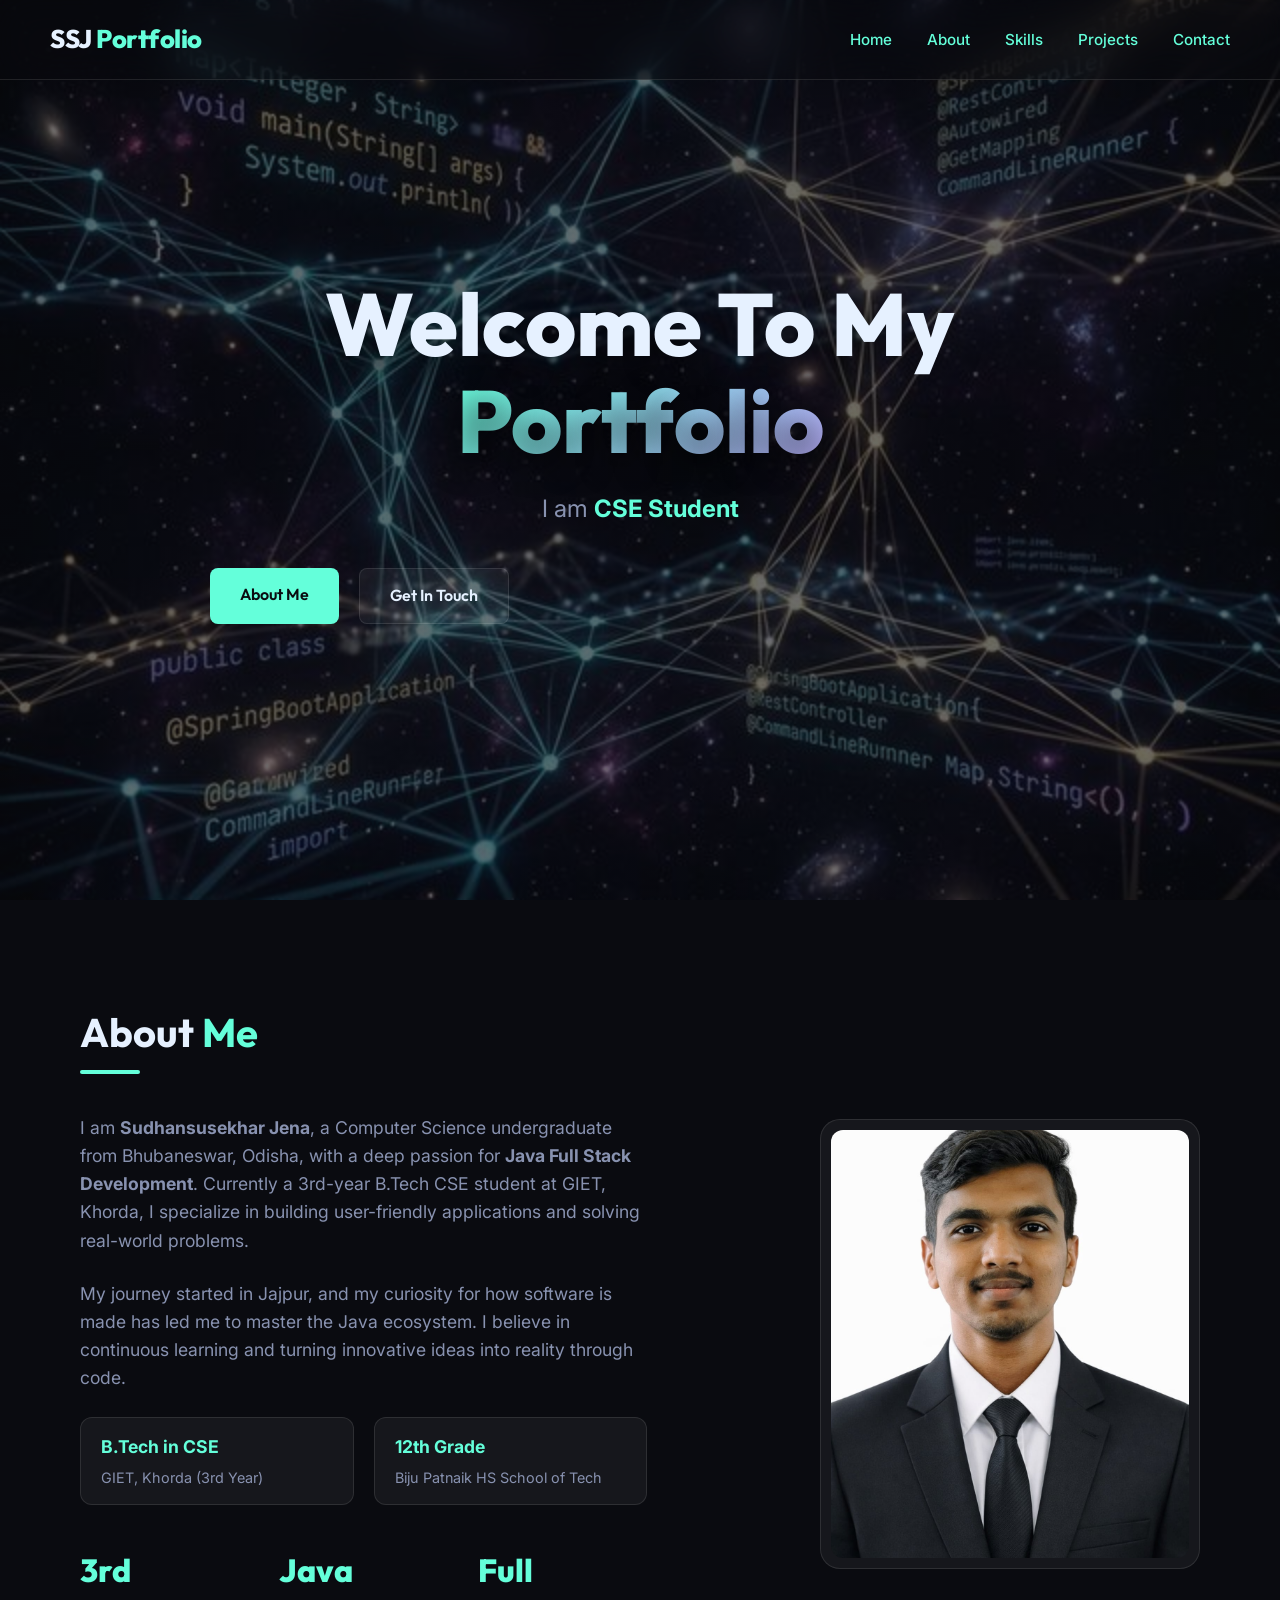
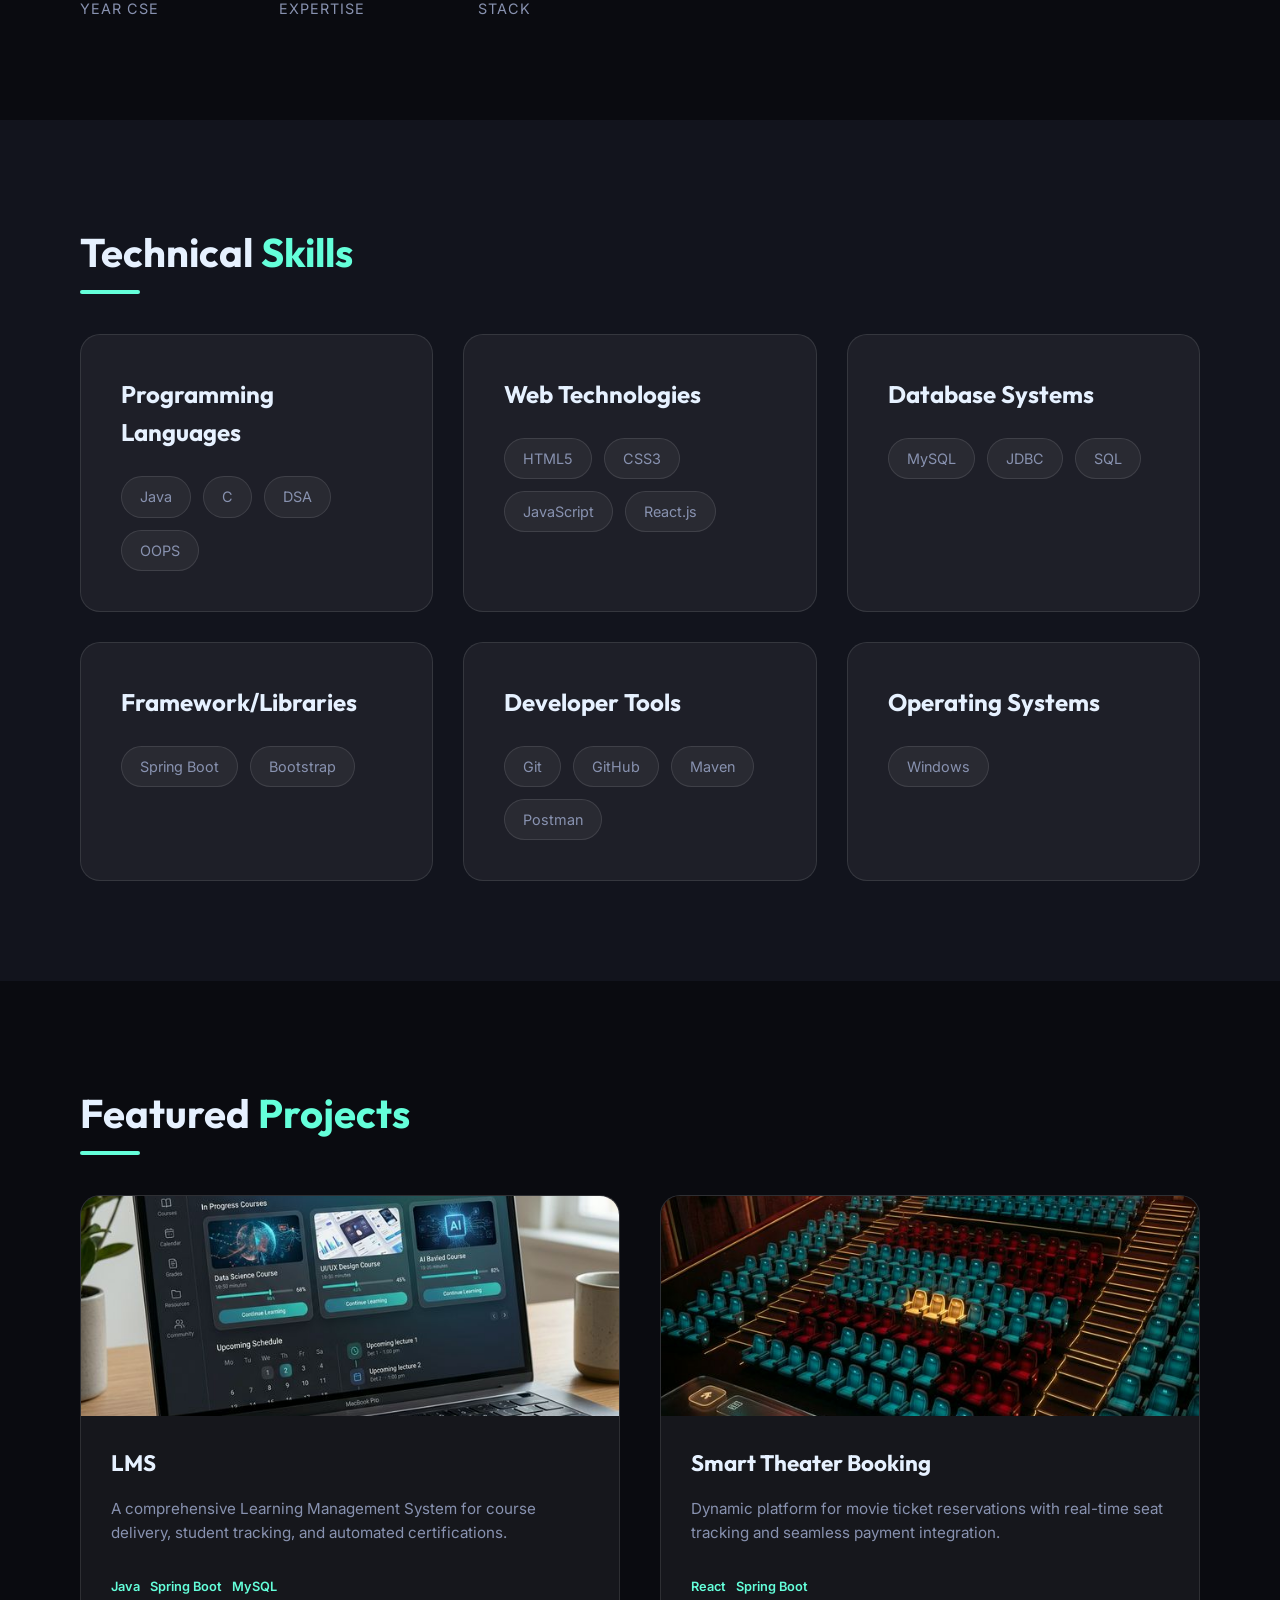
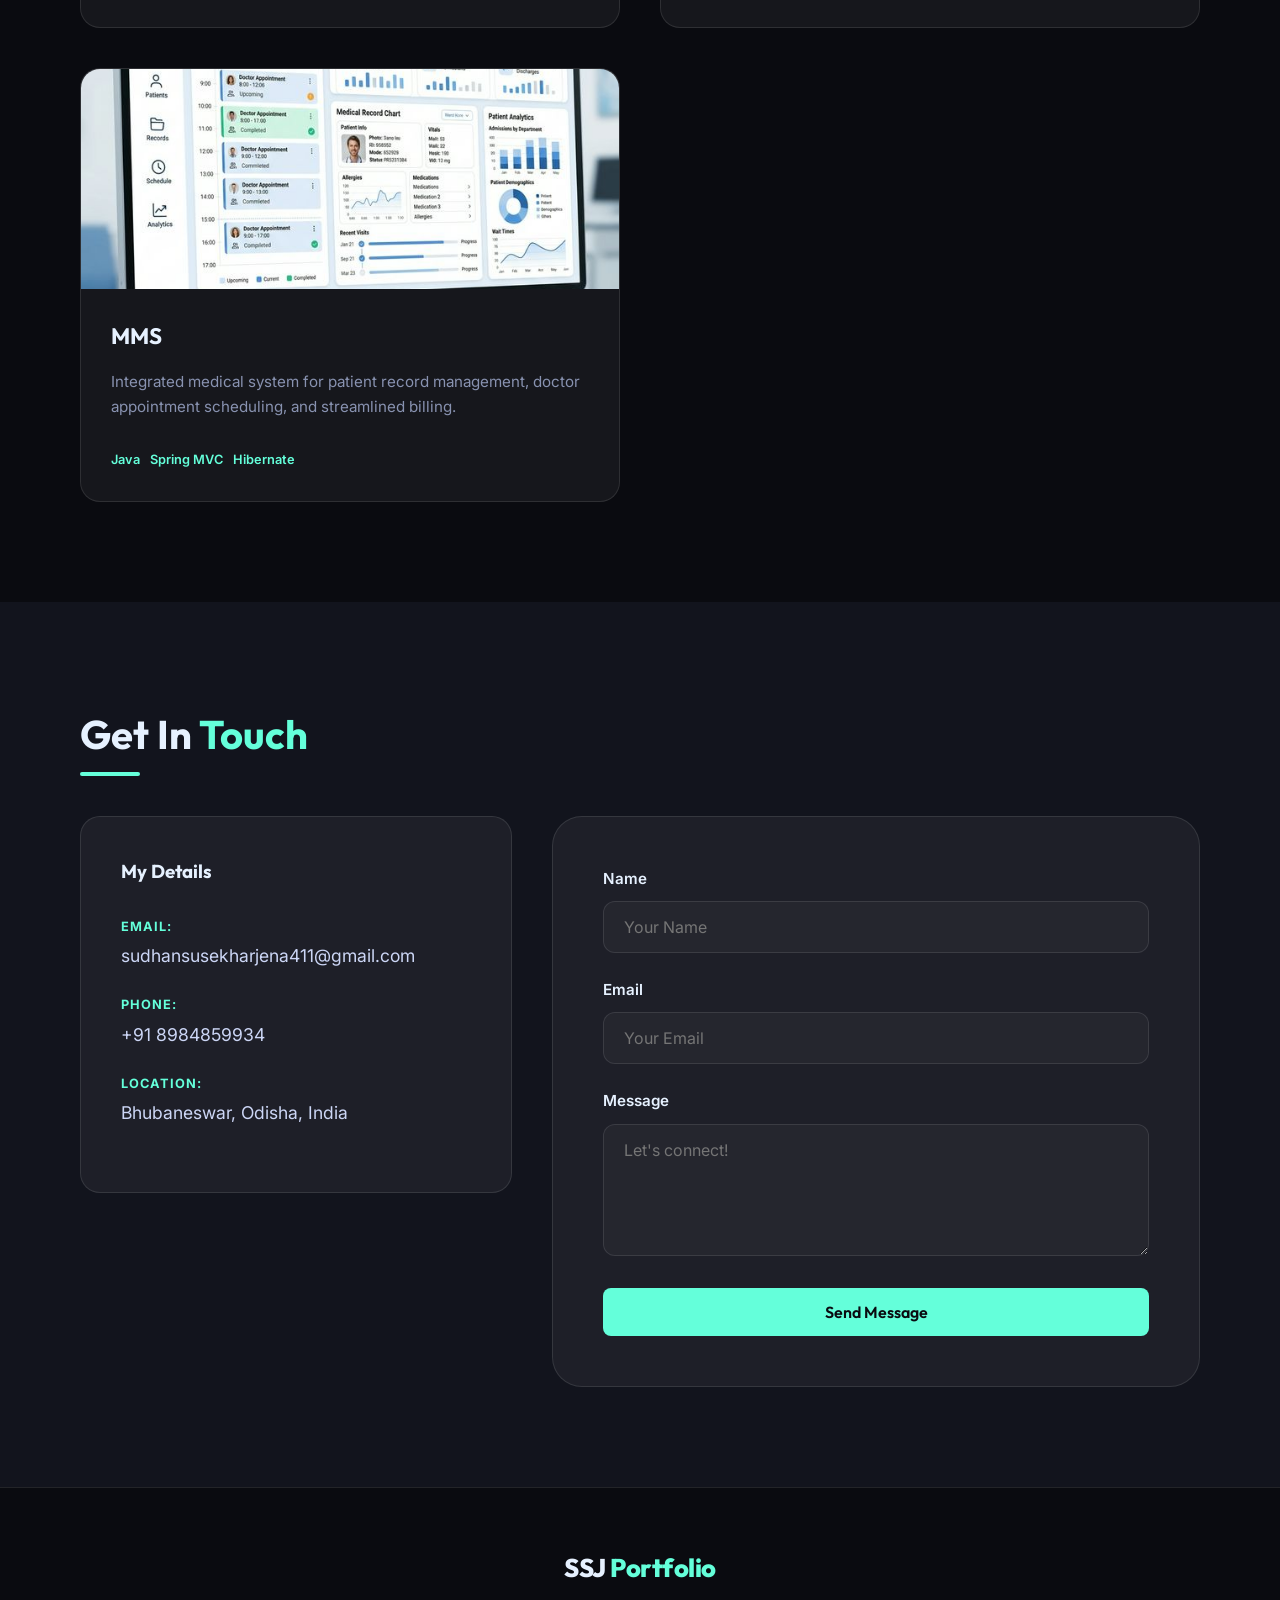
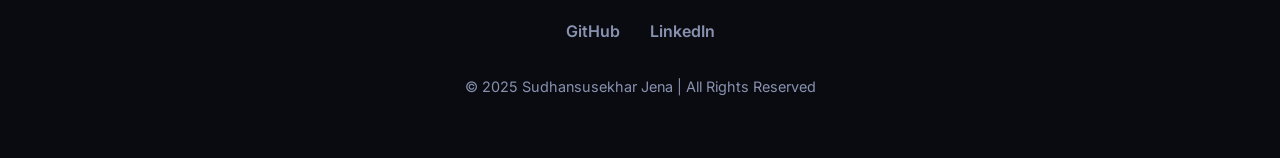
==== src/main/resources/static/index.html @ 99c3fd0b "My Fullstack Portfolio Complete" ====
<!DOCTYPE html>
<html lang="en">

<head>
    <meta charset="UTF-8">
    <meta name="viewport" content="width=device-width, initial-scale=1.0">
    <title>CS Portfolio | Student Name</title>
    <meta name="description"
        content="Portfolio of a Passionate Computer Science Student specializing in Full-Stack Development and AI.">
    <link rel="preconnect" href="https://fonts.googleapis.com">
    <link rel="preconnect" href="https://fonts.gstatic.com" crossorigin>
    <link
        href="https://fonts.googleapis.com/css2?family=Inter:wght@300;400;600;800&family=Outfit:wght@400;700&display=swap"
        rel="stylesheet">
    <link rel="stylesheet" href="style.css">
</head>

<body>
    <div class="cursor-glow"></div>

    <nav id="main-nav">
        <a href="#home" class="logo">SSJ<span> Portfolio</span></a>
        <ul class="nav-links">
            <li><a href="#home">Home</a></li>
            <li><a href="#about">About</a></li>
            <li><a href="#skills">Skills</a></li>
            <li><a href="#projects">Projects</a></li>
            <li><a href="#contact">Contact</a></li>
        </ul>
        <div class="menu-toggle" id="mobile-menu">
            <span class="bar"></span>
            <span class="bar"></span>
            <span class="bar"></span>
        </div>
    </nav>

    <header id="home" class="hero">
        <div class="hero-content">
            <h1 class="reveal-text">Welcome To My <span class="gradient-text">Portfolio</span></h1>
            <p class="hero-subtitle typing-container">I am <span id="typing-text"></span></p>
            <div class="hero-btns">
                <a href="#about" class="btn btn-primary">About Me</a>
                <a href="#contact" class="btn btn-secondary">Get In Touch</a>
            </div>
        </div>
    </header>

    <section id="about" class="section">
        <div class="container">
            <h2 class="section-title">About <span>Me</span></h2>
            <div class="about-grid">
                <div class="about-text">
                    <p>I am <strong>Sudhansusekhar Jena</strong>, a Computer Science undergraduate from Bhubaneswar,
                        Odisha, with a deep passion for <strong>Java Full Stack Development</strong>. Currently a
                        3rd-year B.Tech CSE student at GIET, Khorda, I specialize in building user-friendly applications
                        and solving real-world problems.</p>
                    <p>My journey started in Jajpur, and my curiosity for how software is made has led me to master the
                        Java ecosystem. I believe in continuous learning and turning innovative ideas into reality
                        through code.</p>

                    <div class="education-grid">
                        <div class="edu-item">
                            <h4>B.Tech in CSE</h4>
                            <p>GIET, Khorda (3rd Year)</p>
                        </div>
                        <div class="edu-item">
                            <h4>12th Grade</h4>
                            <p>Biju Patnaik HS School of Tech</p>
                        </div>
                    </div>

                    <div class="stat-grid">
                        <div class="stat">
                            <span class="stat-num">3rd</span>
                            <span class="stat-label">Year CSE</span>
                        </div>
                        <div class="stat">
                            <span class="stat-num">Java</span>
                            <span class="stat-label">Expertise</span>
                        </div>
                        <div class="stat">
                            <span class="stat-num">Full</span>
                            <span class="stat-label">Stack</span>
                        </div>
                    </div>
                </div>
                <div class="about-image">
                    <div class="image-wrapper">
                         <img src="assets/pasport.jpeg" alt="Sudhansusekhar Jena">
                    </div>
                </div>
            </div>
        </div>
    </section>

    <section id="skills" class="section alt-bg">
        <div class="container">
            <h2 class="section-title">Technical <span>Skills</span></h2>
            <div class="skills-grid">
                <div class="skill-category">
                    <h3>Programming Languages</h3>
                    <div class="skill-tags">
                        <span class="skill-tag">Java</span>
                        <span class="skill-tag">C</span>
                        <span class="skill-tag">DSA</span>
                        <span class="skill-tag">OOPS</span>
                    </div>
                </div>
                <div class="skill-category">
                    <h3>Web Technologies</h3>
                    <div class="skill-tags">
                        <span class="skill-tag">HTML5</span>
                        <span class="skill-tag">CSS3</span>
                        <span class="skill-tag">JavaScript</span>
                        <span class="skill-tag">React.js</span>
                    </div>
                </div>
                <div class="skill-category">
                    <h3>Database Systems</h3>
                    <div class="skill-tags">
                        <span class="skill-tag">MySQL</span>
                        <span class="skill-tag">JDBC</span>
                        <span class="skill-tag">SQL</span>
                    </div>
                </div>
                <div class="skill-category">
                    <h3>Framework/Libraries</h3>
                    <div class="skill-tags">
                        <span class="skill-tag">Spring Boot</span>
                        <span class="skill-tag">Bootstrap</span>
                    </div>
                </div>
                <div class="skill-category">
                    <h3>Developer Tools</h3>
                    <div class="skill-tags">
                        <span class="skill-tag">Git</span>
                        <span class="skill-tag">GitHub</span>
                        <span class="skill-tag">Maven</span>
                        <span class="skill-tag">Postman</span>
                    </div>
                </div>
                <div class="skill-category">
                    <h3>Operating Systems</h3>
                    <div class="skill-tags">
                        <span class="skill-tag">Windows</span>
                    </div>
                </div>
            </div>
        </div>
    </section>

    <section id="projects" class="section">
        <div class="container">
            <h2 class="section-title">Featured <span>Projects</span></h2>
            <div class="projects-grid">
                <!-- Project 1: LMS -->
                <div class="project-card">
                    <div class="project-image">
                        <img src="assets/lms.png" alt="LMS (Learning Management System)">
                        <div class="project-overlay">
                            <a href="#" class="btn btn-sm">Demo</a>
                            <a href="#" class="btn btn-sm btn-outline">Code</a>
                        </div>
                    </div>
                    <div class="project-info">
                        <h3>LMS</h3>
                        <p>A comprehensive Learning Management System for course delivery, student tracking, and
                            automated certifications.</p>
                        <div class="project-tags">
                            <span>Java</span>
                            <span>Spring Boot</span>
                            <span>MySQL</span>
                        </div>
                    </div>
                </div>
                <!-- Project 2: Smart Theater Booking Platform -->
                <div class="project-card">
                    <div class="project-image">
                        <img src="assets/theater.png" alt="Smart Theater Booking Platform">
                        <div class="project-overlay">
                            <a href="#" class="btn btn-sm">Demo</a>
                            <a href="#" class="btn btn-sm btn-outline">Code</a>
                        </div>
                    </div>
                    <div class="project-info">
                        <h3>Smart Theater Booking</h3>
                        <p>Dynamic platform for movie ticket reservations with real-time seat tracking and seamless
                            payment integration.</p>
                        <div class="project-tags">
                            <span>React</span>
                            <span>Spring Boot</span>
                        </div>
                    </div>
                </div>
                <!-- Project 3: MMS (Medical Management System) -->
                <div class="project-card">
                    <div class="project-image">
                        <img src="assets/mms.png" alt="MMS (Medical Management System)">
                        <div class="project-overlay">
                            <a href="#" class="btn btn-sm">Demo</a>
                            <a href="#" class="btn btn-sm btn-outline">Code</a>
                        </div>
                    </div>
                    <div class="project-info">
                        <h3>MMS</h3>
                        <p>Integrated medical system for patient record management, doctor appointment scheduling, and
                            streamlined billing.</p>
                        <div class="project-tags">
                            <span>Java</span>
                            <span>Spring MVC</span>
                            <span>Hibernate</span>
                        </div>
                    </div>
                </div>
            </div>
        </div>
    </section>

    </section>

    <section id="contact" class="section contact-section alt-bg">
        <div class="container">
            <h2 class="section-title">Get In <span>Touch</span></h2>
            <div class="contact-grid">
                <div class="contact-info-card">
                    <h3>My Details</h3>
                    <div class="info-item">
                        <strong>Email:</strong>
                        <span>sudhansusekharjena411@gmail.com</span>
                    </div>
                    <div class="info-item">
                        <strong>Phone:</strong>
                        <span>+91 8984859934</span>
                    </div>
                    <div class="info-item">
                        <strong>Location:</strong>
                        <span>Bhubaneswar, Odisha, India</span>
                    </div>
                </div>
                <form id="contact-form" class="glass-form">
                    <div class="form-group">
                        <label for="name">Name</label>
                        <input type="text" id="name" placeholder="Your Name" required>
                    </div>
                    <div class="form-group">
                        <label for="email">Email</label>
                        <input type="email" id="email" placeholder="Your Email" required>
                    </div>
                    <div class="form-group">
                        <label for="message">Message</label>
                        <textarea id="message" rows="5" placeholder="Let's connect!" required></textarea>
                    </div>
                    <button type="submit" class="btn btn-primary submit-btn">Send Message</button>
                </form>
            </div>
        </div>
    </section>

    <footer>
        <div class="container">
            <div class="footer-content">
                <a href="#home" class="footer-logo">SSJ<span> Portfolio</span></a>
                <div class="social-links">
                    <a href="https://github.com/sudhansuj" target="_blank">GitHub</a>
                    <a href="#" target="_blank">LinkedIn</a>
                </div>
                <p>&copy; 2025 Sudhansusekhar Jena | All Rights Reserved</p>
            </div>
        </div>
    </footer>

    <script src="script.js"></script>
</body>

</html>
---- src/main/resources/static/style.css ----
:root {
    --bg-dark: #0a0b10;
    --bg-alt: #12141d;
    --accent-glow: rgba(100, 255, 218, 0.4);
    --primary: #64ffda;
    --secondary: #bdadff;
    --text-main: #ccd6f6;
    --text-muted: #8892b0;
    --text-white: #e6f1ff;
    --glass-bg: rgba(255, 255, 255, 0.05);
    --glass-border: rgba(255, 255, 255, 0.1);
    --font-heading: 'Outfit', sans-serif;
    --font-body: 'Inter', sans-serif;
    --transition-smooth: all 0.4s cubic-bezier(0.165, 0.84, 0.44, 1);
}

* {
    margin: 0;
    padding: 0;
    box-sizing: border-box;
}

html {
    scroll-behavior: smooth;
    overflow-x: hidden;
}

body {
    background-color: var(--bg-dark);
    color: var(--text-main);
    font-family: var(--font-body);
    line-height: 1.6;
    overflow-x: hidden;
}

/* Base Styles */
.container {
    max-width: 1200px;
    margin: 0 auto;
    padding: 0 40px;
}

.section {
    padding: 100px 0;
    opacity: 0;
    transform: translateY(30px);
    transition: var(--transition-smooth);
}

.section.active {
    opacity: 1;
    transform: translateY(0);
}

.alt-bg {
    background-color: var(--bg-alt);
}

.section-title {
    font-family: var(--font-heading);
    font-size: 2.5rem;
    color: var(--text-white);
    margin-bottom: 50px;
    position: relative;
    display: inline-block;
}

.section-title span {
    color: var(--primary);
}

.section-title::after {
    content: '';
    position: absolute;
    bottom: -10px;
    left: 0;
    width: 60px;
    height: 4px;
    background: var(--primary);
    border-radius: 2px;
}

/* Nav Styles */
nav {
    position: fixed;
    top: 0;
    left: 0;
    width: 100%;
    height: 80px;
    display: flex;
    justify-content: space-between;
    align-items: center;
    padding: 0 50px;
    background-color: rgba(10, 11, 16, 0.4);
    backdrop-filter: blur(20px);
    z-index: 1000;
    border-bottom: 1px solid var(--glass-border);
    transition: var(--transition-smooth);
}

nav.scrolled {
    background-color: rgba(10, 11, 16, 0.9);
    height: 70px;
}

nav .logo, .footer-logo {
    font-family: var(--font-heading);
    font-size: 1.6rem;
    font-weight: 800;
    color: var(--text-white);
    letter-spacing: -0.5px;
    text-decoration: none;
    cursor: pointer;
}

nav .logo span, .footer-logo span {
    color: var(--primary);
}

.nav-links {
    list-style: none;
    display: flex;
    gap: 35px;
    align-items: center;
}

.nav-links a {
    text-decoration: none;
    color: var(--text-white);
    font-size: 0.95rem;
    font-weight: 500;
    transition: var(--transition-smooth);
    position: relative;
    opacity: 0.8;
}

.nav-links a:hover, .nav-links a.active {
    color: var(--primary);
    opacity: 1;
}

/* Mobile Menu Toggle */
.menu-toggle {
    display: none;
    cursor: pointer;
    z-index: 1001;
}

.bar {
    width: 25px;
    height: 2px;
    background-color: var(--text-white);
    margin: 5px 0;
    transition: var(--transition-smooth);
}

/* Hero Section Refined */
.hero {
    height: 100vh;
    display: flex;
    align-items: center;
    justify-content: center;
    text-align: center;
    position: relative;
    background: linear-gradient(rgba(10, 11, 16, 0.6), rgba(10, 11, 16, 0.6)), url('assets/full-hero-bg.png');
    background-size: cover;
    background-position: center;
    background-attachment: fixed;
}

.hero-content {
    max-width: 900px;
    z-index: 2;
    padding: 0 20px;
}

.hero-content h1 {
    font-family: var(--font-heading);
    font-size: clamp(3rem, 10vw, 5.5rem);
    font-weight: 800;
    line-height: 1.1;
    color: var(--text-white);
    margin-bottom: 20px;
    text-shadow: 0 10px 30px rgba(0, 0, 0, 0.5);
}

.gradient-text {
    background: linear-gradient(135deg, var(--primary), var(--secondary));
    -webkit-background-clip: text;
    background-clip: text;
    -webkit-text-fill-color: transparent;
}

.hero-subtitle {
    font-size: 1.5rem;
    color: var(--text-muted);
    margin-bottom: 40px;
}

#typing-text {
    color: var(--primary);
    font-weight: 700;
}

/* Education Styles */
.education-grid {
    display: grid;
    grid-template-columns: 1fr 1fr;
    gap: 20px;
    margin-bottom: 30px;
}

.edu-item {
    background: var(--glass-bg);
    padding: 15px 20px;
    border-radius: 12px;
    border: 1px solid var(--glass-border);
}

.edu-item h4 {
    color: var(--primary);
    font-size: 1.1rem;
    margin-bottom: 5px;
}

.edu-item p {
    font-size: 0.9rem !important;
    margin-bottom: 0 !important;
}

/* Certificate Slider */
.certificate-slider {
    display: flex;
    gap: 25px;
    overflow-x: auto;
    padding: 20px 10px;
    scroll-snap-type: x mandatory;
    scrollbar-width: thin;
    scrollbar-color: var(--primary) transparent;
}

.cert-item {
    min-width: 300px;
    height: 200px;
    background: var(--glass-bg);
    border-radius: 15px;
    overflow: hidden;
    border: 1px solid var(--glass-border);
    scroll-snap-align: start;
    transition: var(--transition-smooth);
}

.cert-item:hover {
    transform: scale(1.05);
    border-color: var(--primary);
}

.cert-item img {
    width: 100%;
    height: 100%;
    object-fit: cover;
}

/* Contact Grid */
.contact-grid {
    display: grid;
    grid-template-columns: 1fr 1.5fr;
    gap: 40px;
    align-items: start;
}

.contact-info-card {
    background: var(--glass-bg);
    padding: 40px;
    border-radius: 20px;
    border: 1px solid var(--glass-border);
}

.contact-info-card h3 {
    color: var(--text-white);
    margin-bottom: 30px;
    font-family: var(--font-heading);
}

.info-item {
    margin-bottom: 25px;
}

.info-item strong {
    display: block;
    color: var(--primary);
    font-size: 0.8rem;
    text-transform: uppercase;
    letter-spacing: 1px;
    margin-bottom: 5px;
}

.info-item span {
    color: var(--text-main);
    font-size: 1.1rem;
}

@media (max-width: 991px) {
    .contact-grid {
        grid-template-columns: 1fr;
    }
    .education-grid {
        grid-template-columns: 1fr;
    }
}

.hero-btns {
    display: flex;
    gap: 20px;
}

.btn {
    padding: 14px 30px;
    border-radius: 8px;
    font-weight: 600;
    text-decoration: none;
    font-family: var(--font-heading);
    transition: var(--transition-smooth);
    cursor: pointer;
    border: none;
    font-size: 1rem;
}

.btn-primary {
    background: var(--primary);
    color: var(--bg-dark);
}

.btn-primary:hover {
    transform: translateY(-4px);
    box-shadow: 0 10px 25px rgba(100, 255, 218, 0.3);
}

.btn-secondary {
    background: var(--glass-bg);
    color: var(--text-white);
    border: 1px solid var(--glass-border);
}

.btn-secondary:hover {
    background: rgba(255, 255, 255, 0.1);
    transform: translateY(-4px);
}

.hero-visual {
    flex: 1;
    display: flex;
    justify-content: center;
    align-items: center;
    position: relative;
    z-index: 1;
}

#hero-img {
    max-width: 90%;
    z-index: 3;
    filter: drop-shadow(0 0 30px rgba(100, 255, 218, 0.2));
}

.floating-shapes {
    position: absolute;
    width: 100%;
    height: 100%;
}

.shape {
    position: absolute;
    background: linear-gradient(135deg, var(--primary), var(--secondary));
    border-radius: 50%;
    filter: blur(80px);
    opacity: 0.1;
    animation: float 10s infinite alternate;
}

.s1 { width: 300px; height: 300px; top: 10%; right: 10%; animation-delay: 0s; }
.s2 { width: 200px; height: 200px; bottom: 20%; left: 0; animation-delay: 2s; }
.s3 { width: 150px; height: 150px; top: 40%; left: 30%; animation-delay: 4s; }

@keyframes float {
    0% { transform: translate(0, 0) scale(1.1); }
    100% { transform: translate(30px, -30px) scale(1); }
}

/* About Section */
.about-grid {
    display: grid;
    grid-template-columns: 1.2fr 1fr;
    gap: 80px;
    align-items: start; /* Align to the top */
}

.about-text p {
    font-size: 1.1rem;
    color: var(--text-muted);
    margin-bottom: 25px;
}

.about-text p:first-child {
    margin-top: 0; /* Removing browser default margin */
}

.stat-grid {
    display: grid;
    grid-template-columns: repeat(3, 1fr);
    margin-top: 40px;
    gap: 30px;
}

.stat {
    display: flex;
    flex-direction: column;
}

.stat-num {
    font-size: 2rem;
    font-weight: 800;
    color: var(--primary);
    font-family: var(--font-heading);
}

.stat-label {
    font-size: 0.9rem;
    color: var(--text-muted);
    text-transform: uppercase;
    letter-spacing: 1px;
}

.image-wrapper {
    position: relative;
    width: 380px;
    height: 450px;
    border-radius: 20px;
    overflow: hidden;
    padding: 10px;
    border: 1px solid var(--glass-border);
    background: var(--glass-bg);
    transition: var(--transition-smooth);
}

.image-wrapper img {
    width: 100%;
    height: 100%;
    object-fit: cover;
    border-radius: 12px;
}

/* Hover effect removed for stability */

.about-image {
    display: flex;
    justify-content: flex-end;
    padding-top: 5px; /* Alignment with first line of text */
}

/* Skills Section */
.skills-grid {
    display: grid;
    grid-template-columns: repeat(auto-fit, minmax(300px, 1fr));
    gap: 30px;
}

.skill-category {
    background: var(--glass-bg);
    border: 1px solid var(--glass-border);
    padding: 40px;
    border-radius: 20px;
    transition: var(--transition-smooth);
}

.skill-category:hover {
    transform: translateY(-10px);
    border-color: var(--primary);
    box-shadow: 0 15px 40px rgba(0, 0, 0, 0.4);
}

.skill-category h3 {
    font-family: var(--font-heading);
    color: var(--text-white);
    margin-bottom: 25px;
    font-size: 1.5rem;
}

.skill-tags {
    display: flex;
    flex-wrap: wrap;
    gap: 12px;
}

.skill-tag {
    background: rgba(255, 255, 255, 0.05);
    padding: 8px 18px;
    border-radius: 50px;
    font-size: 0.9rem;
    color: var(--text-muted);
    border: 1px solid var(--glass-border);
    transition: var(--transition-smooth);
}

.skill-tag:hover {
    color: var(--primary);
    border-color: var(--primary);
    background: rgba(100, 255, 218, 0.05);
}

/* Projects Section */
.projects-grid {
    display: grid;
    grid-template-columns: repeat(auto-fit, minmax(350px, 1fr));
    gap: 40px;
}

.project-card {
    background: var(--glass-bg);
    border-radius: 20px;
    overflow: hidden;
    border: 1px solid var(--glass-border);
    transition: var(--transition-smooth);
}

.project-card:hover {
    transform: translateY(-10px);
    border-color: var(--primary);
}

.project-image {
    position: relative;
    height: 220px;
    overflow: hidden;
}

.project-image img {
    width: 100%;
    height: 100%;
    object-fit: cover;
    transition: var(--transition-smooth);
}

.project-overlay {
    position: absolute;
    top: 0;
    left: 0;
    width: 100%;
    height: 100%;
    background: rgba(10, 11, 16, 0.8);
    display: flex;
    justify-content: center;
    align-items: center;
    gap: 15px;
    opacity: 0;
    transition: var(--transition-smooth);
}

.project-card:hover .project-overlay {
    opacity: 1;
}

.project-card:hover .project-image img {
    transform: scale(1.1);
}

.btn-sm {
    padding: 8px 18px;
    font-size: 0.85rem;
}

.btn-outline {
    background: transparent;
    border: 1px solid var(--primary);
    color: var(--primary);
}

.project-info {
    padding: 30px;
}

.project-info h3 {
    font-family: var(--font-heading);
    color: var(--text-white);
    margin-bottom: 15px;
    font-size: 1.4rem;
}

.project-info p {
    color: var(--text-muted);
    font-size: 0.95rem;
    margin-bottom: 20px;
    height: 60px;
    overflow: hidden;
}

.project-tags {
    display: flex;
    gap: 10px;
}

.project-tags span {
    font-size: 0.8rem;
    color: var(--primary);
    font-weight: 600;
}

/* Contact Section */
.contact-container {
    max-width: 800px;
    margin: 0 auto;
}

.glass-form {
    background: var(--glass-bg);
    padding: 50px;
    border-radius: 30px;
    border: 1px solid var(--glass-border);
}

.form-group {
    margin-bottom: 25px;
}

.form-group label {
    display: block;
    margin-bottom: 10px;
    color: var(--text-white);
    font-weight: 600;
    font-size: 0.95rem;
}

.form-group input, .form-group textarea {
    width: 100%;
    background: rgba(255, 255, 255, 0.03);
    border: 1px solid var(--glass-border);
    padding: 15px 20px;
    border-radius: 12px;
    color: var(--text-white);
    font-family: var(--font-body);
    font-size: 1rem;
    transition: var(--transition-smooth);
}

.form-group input:focus, .form-group textarea:focus {
    outline: none;
    border-color: var(--primary);
    background: rgba(255, 255, 255, 0.05);
}

.submit-btn {
    width: 100%;
}

/* Cursor Glow Effect */
.cursor-glow {
    position: fixed;
    width: 600px;
    height: 600px;
    background: radial-gradient(circle, rgba(100, 255, 218, 0.07) 0%, transparent 60%);
    border-radius: 50%;
    pointer-events: none;
    z-index: -1;
    transform: translate(-50%, -50%);
    transition: opacity 0.3s;
}

/* Footer */
footer {
    padding: 60px 0;
    border-top: 1px solid var(--glass-border);
    background: var(--bg-dark);
}

.footer-content {
    display: flex;
    flex-direction: column;
    align-items: center;
    gap: 30px;
}

.social-links {
    display: flex;
    gap: 30px;
}

.social-links a {
    text-decoration: none;
    color: var(--text-muted);
    font-weight: 600;
    transition: var(--transition-smooth);
}

.social-links a:hover {
    color: var(--primary);
}

footer p {
    color: var(--text-muted);
    font-size: 0.9rem;
}

/* Mobile Responsive Refined */
@media (max-width: 991px) {
    nav {
        padding: 0 30px;
    }

    .menu-toggle {
        display: block;
    }

    .nav-links {
        position: fixed;
        right: -100%;
        top: 0;
        width: 100%;
        height: 100vh;
        background-color: rgba(10, 11, 16, 0.98);
        backdrop-filter: blur(30px);
        flex-direction: column;
        justify-content: center;
        transition: var(--transition-smooth);
        z-index: 1000;
    }

    .nav-links.active {
        right: 0;
    }

    .nav-links li {
        margin: 20px 0;
    }

    .nav-links a {
        font-size: 1.5rem;
    }

    .hero-content h1 {
        font-size: 3.5rem;
    }

    .hero-btns {
        flex-direction: column;
        gap: 15px;
    }

    .btn {
        width: 100%;
    }

    .about-grid {
        grid-template-columns: 1fr;
    }
}

.menu-toggle.active .bar:nth-child(2) {
    opacity: 0;
}

.menu-toggle.active .bar:nth-child(1) {
    transform: translateY(7px) rotate(45deg);
}

.menu-toggle.active .bar:nth-child(3) {
    transform: translateY(-7px) rotate(-45deg);
}

/* Toast Notifications - Professional Style */
.toast-notification {
    position: fixed;
    bottom: 30px;
    right: 30px;
    background: rgba(18, 20, 29, 0.85);
    backdrop-filter: blur(15px);
    color: var(--text-white);
    padding: 18px 30px;
    border-radius: 15px;
    border: 1px solid var(--glass-border);
    box-shadow: 0 10px 40px rgba(0, 0, 0, 0.5);
    transform: translateY(100px);
    opacity: 0;
    transition: all 0.5s cubic-bezier(0.175, 0.885, 0.32, 1.275);
    z-index: 9999;
    font-family: var(--font-heading);
    font-weight: 600;
}

.toast-notification.success {
    border-left: 5px solid var(--primary);
}

.toast-notification.error {
    border-left: 5px solid #ff4d4d;
}

.toast-notification.show {
    transform: translateY(0);
    opacity: 1;
}
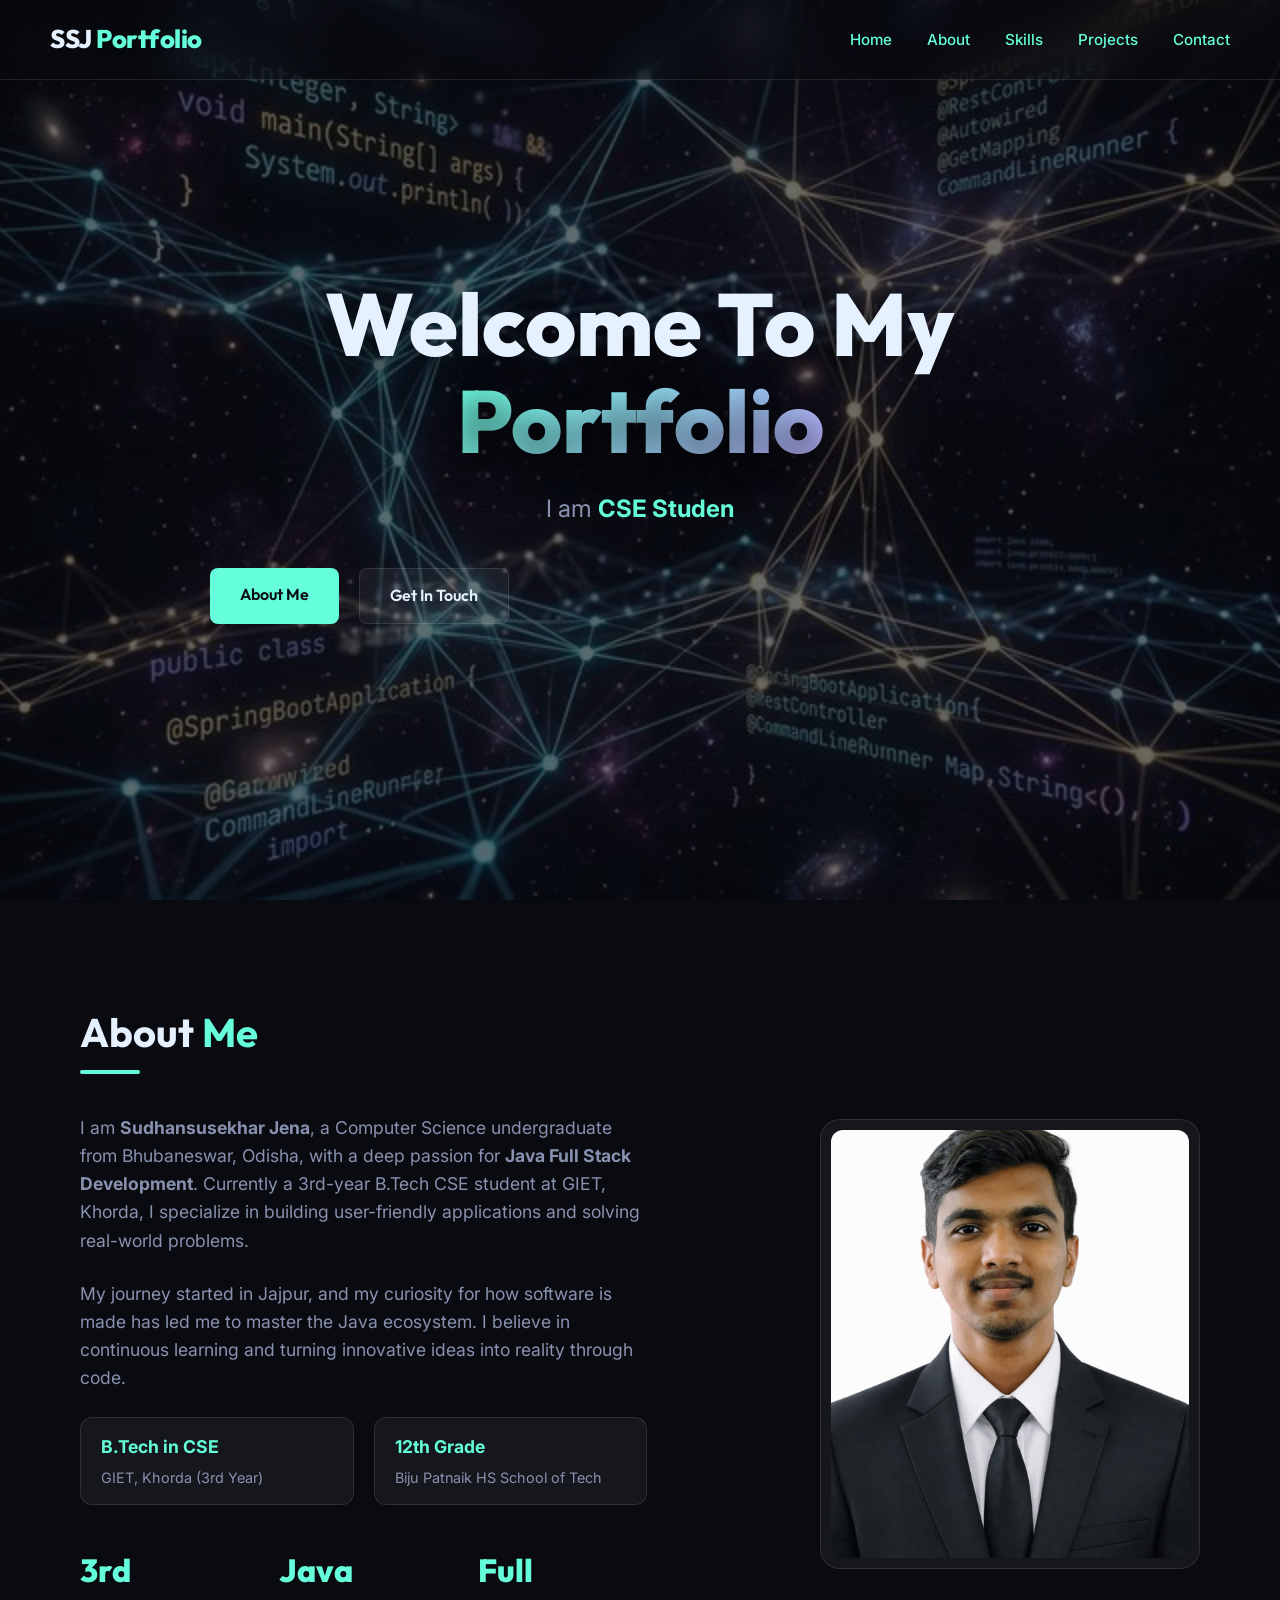
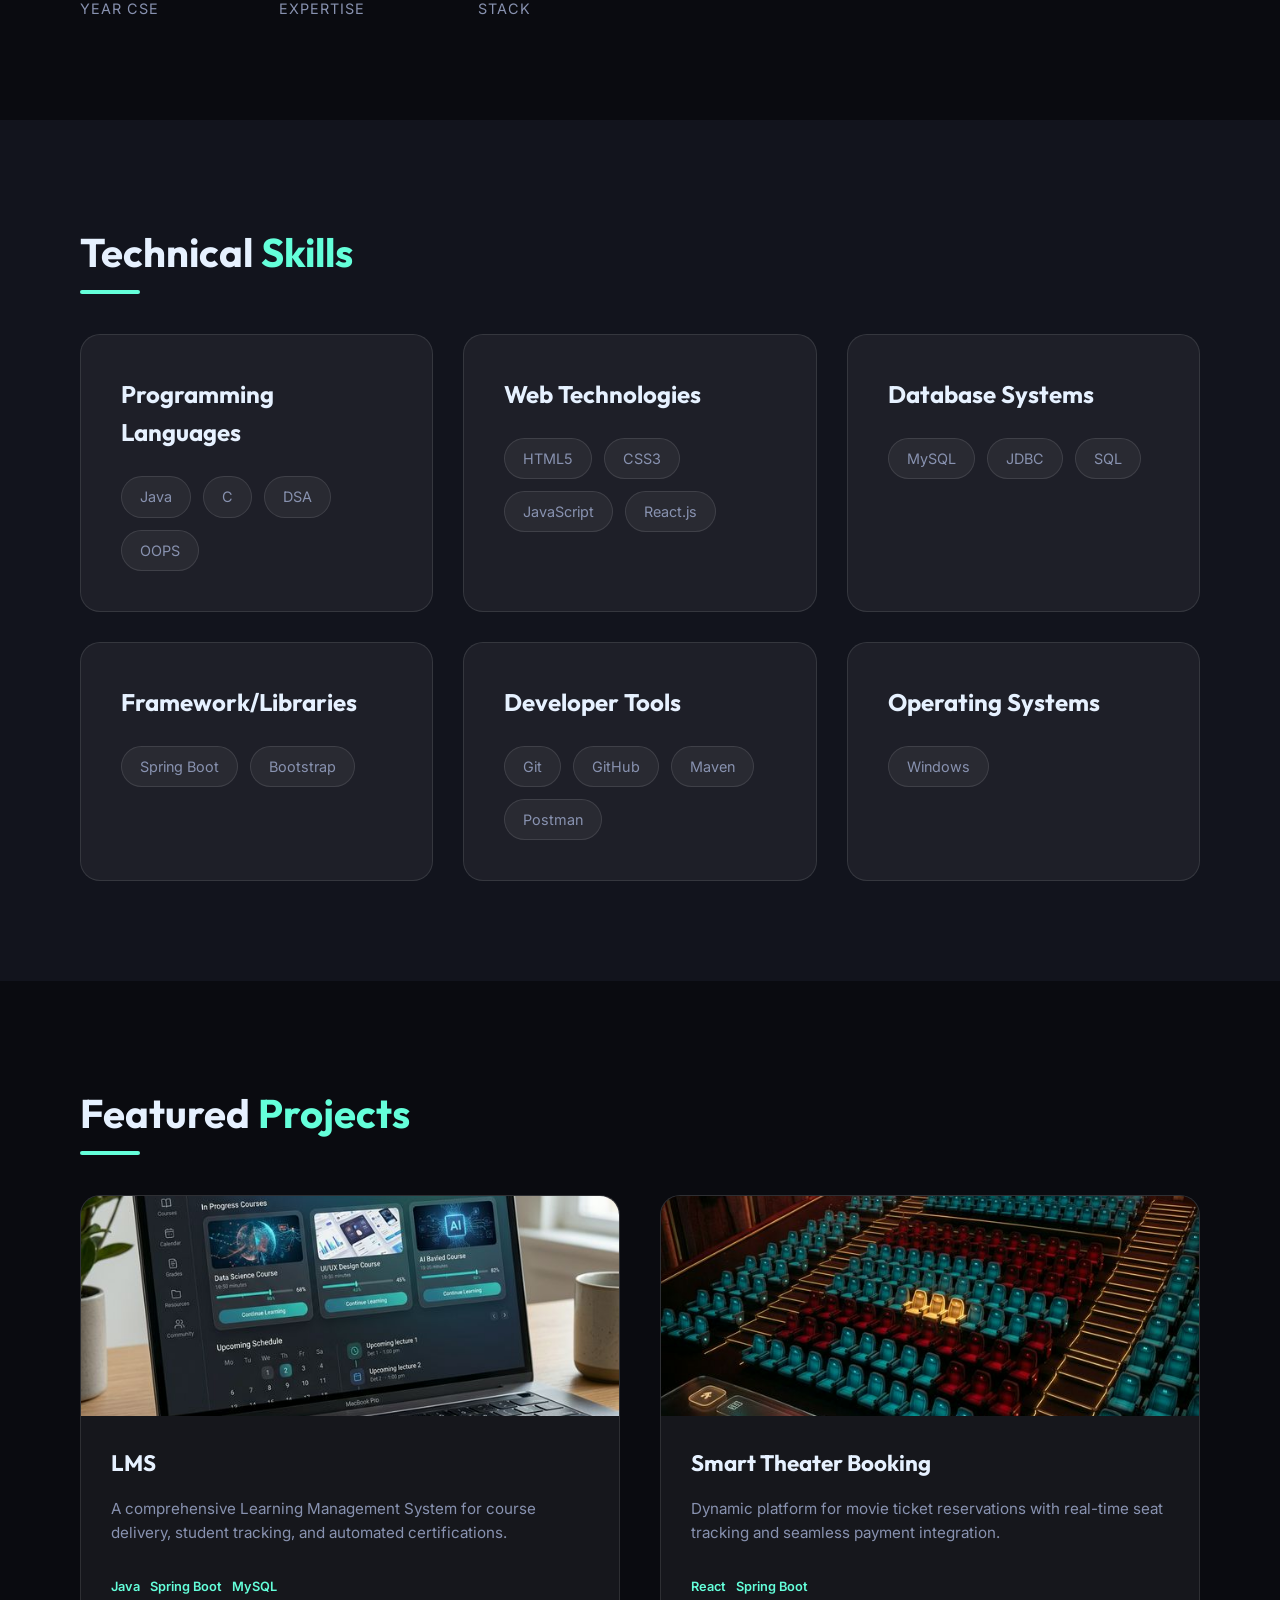
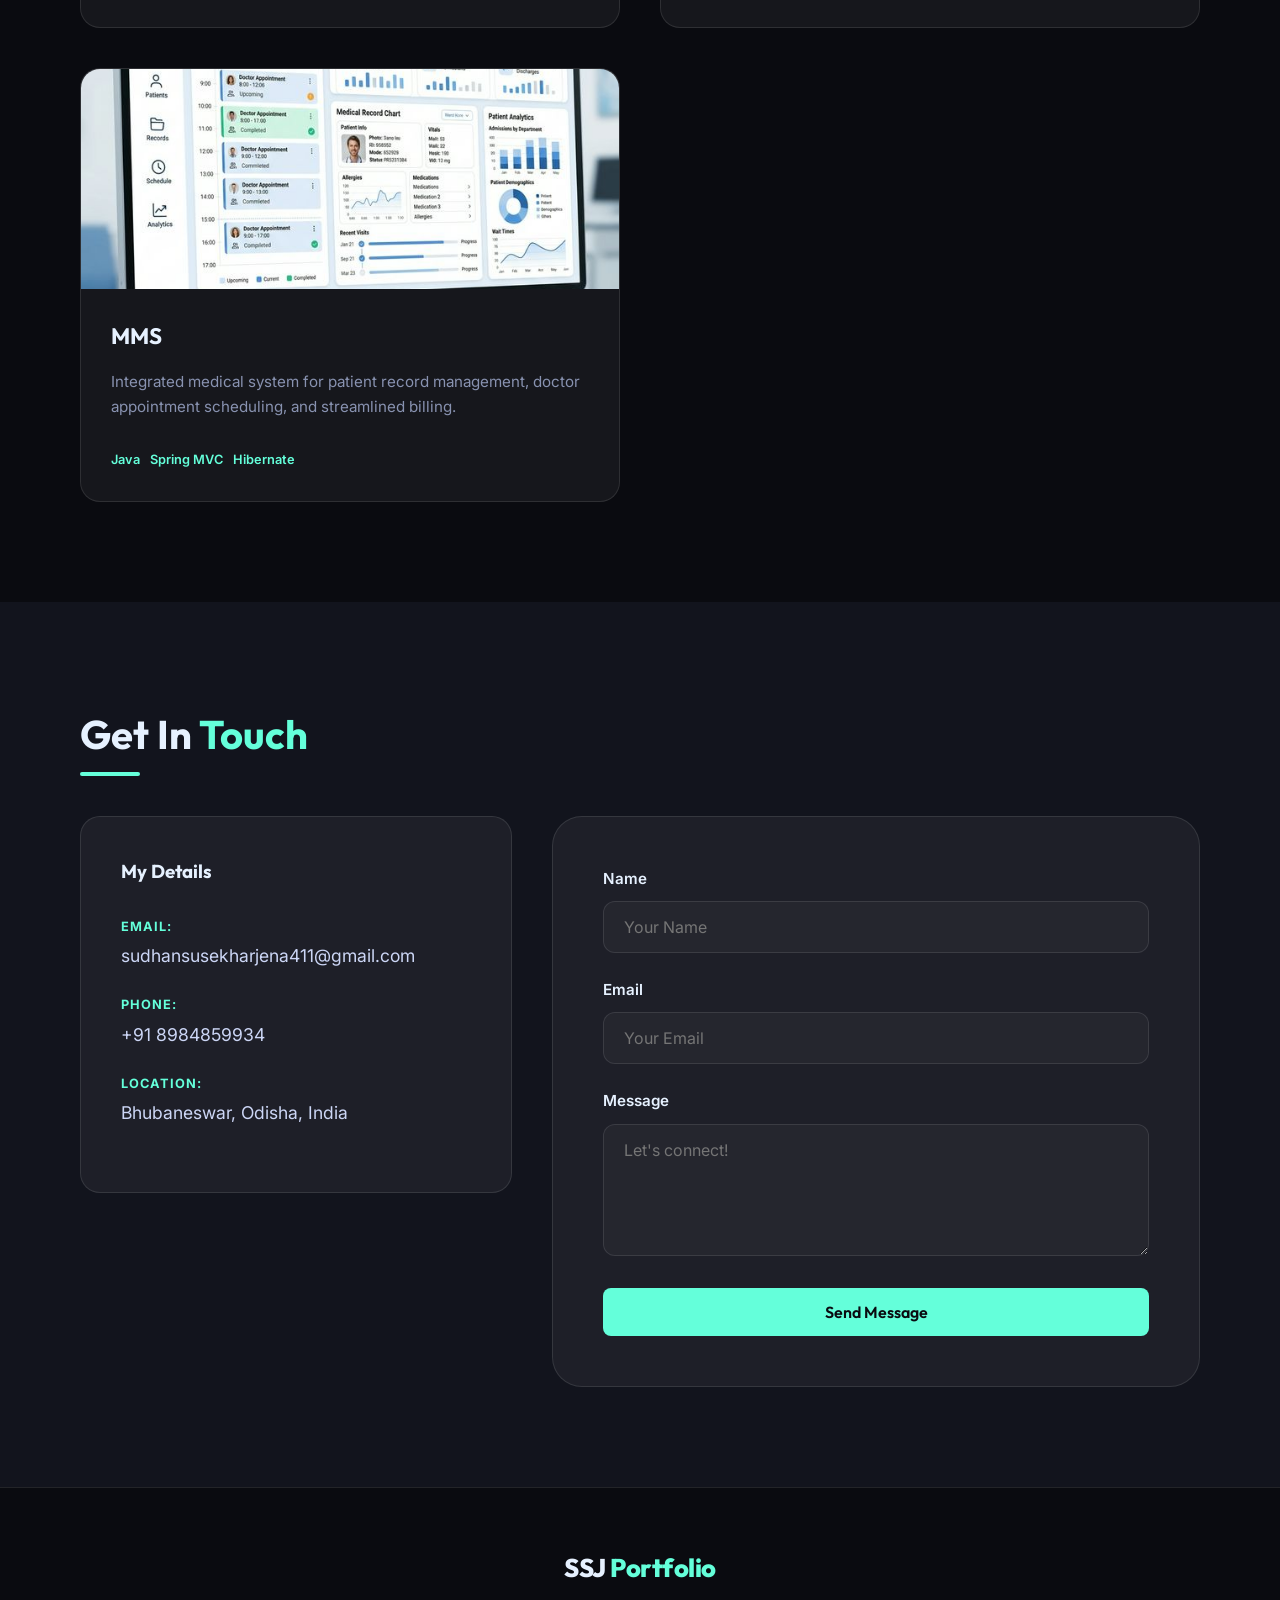
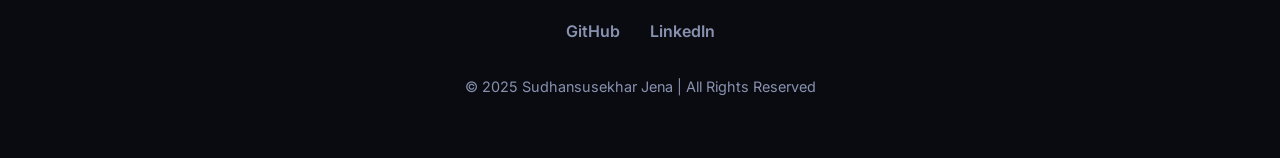
==== commit 1f499d9b: "Fix Pages 404" ====
--- a/src/main/resources/static/index.html
+++ b/src/main/resources/static/index.html
@@ -4,7 +4,7 @@
 <head>
     <meta charset="UTF-8">
     <meta name="viewport" content="width=device-width, initial-scale=1.0">
-    <title>CS Portfolio | Student Name</title>
+    <title>Sudhansusekhar Jena | Full-Stack Portfolio</title>
     <meta name="description"
         content="Portfolio of a Passionate Computer Science Student specializing in Full-Stack Development and AI.">
     <link rel="preconnect" href="https://fonts.googleapis.com">
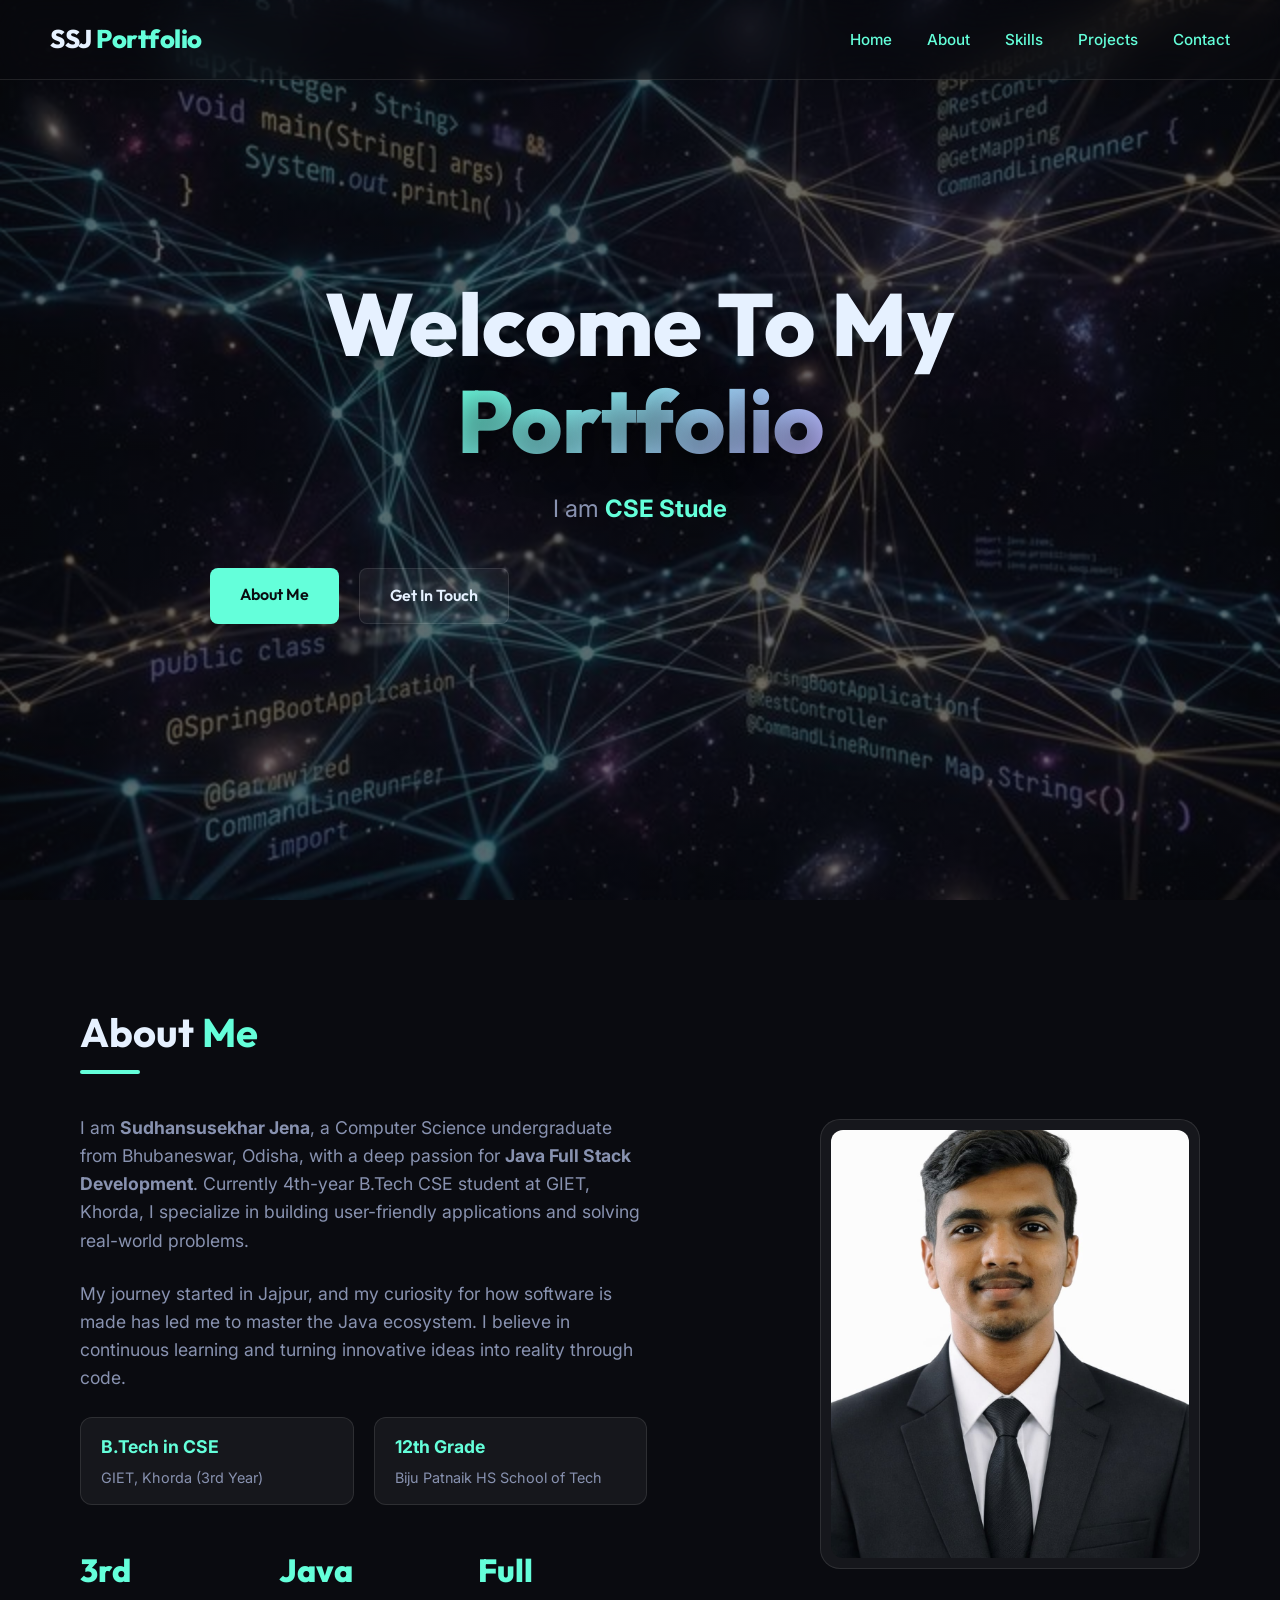
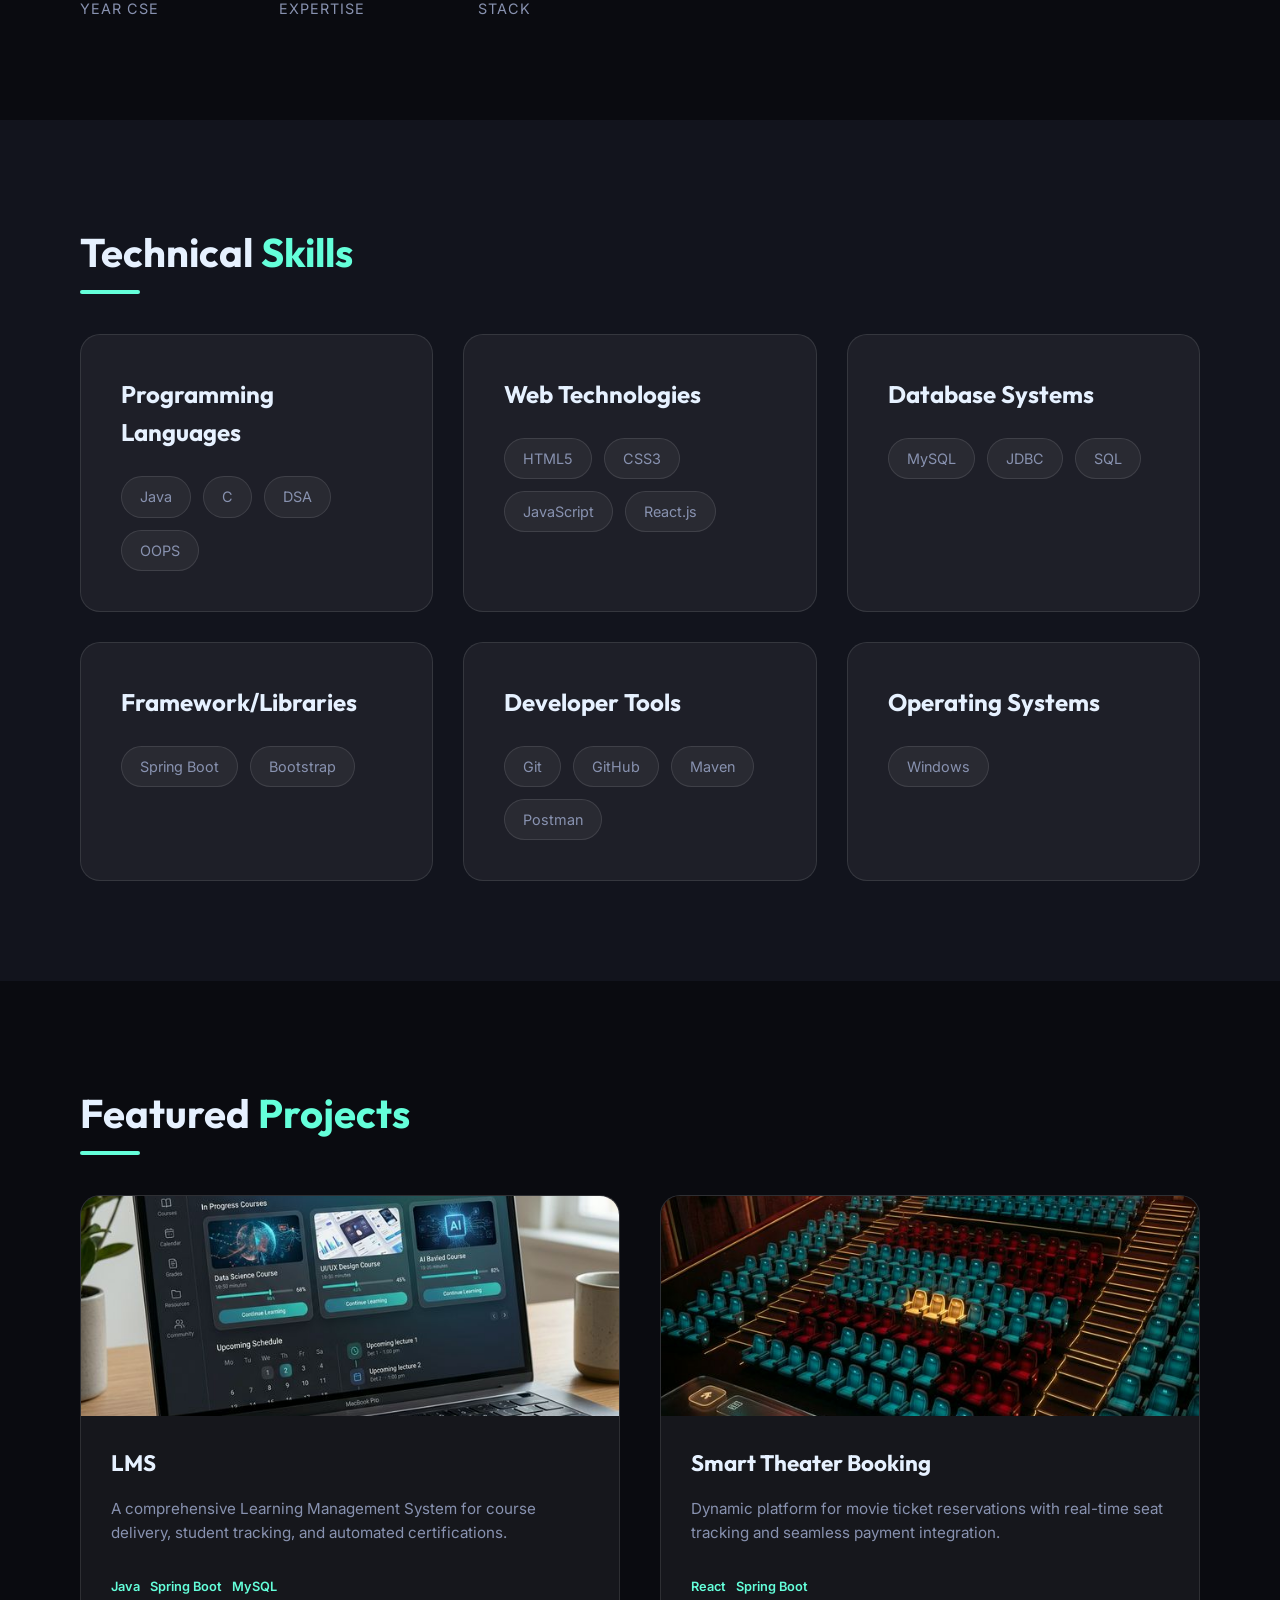
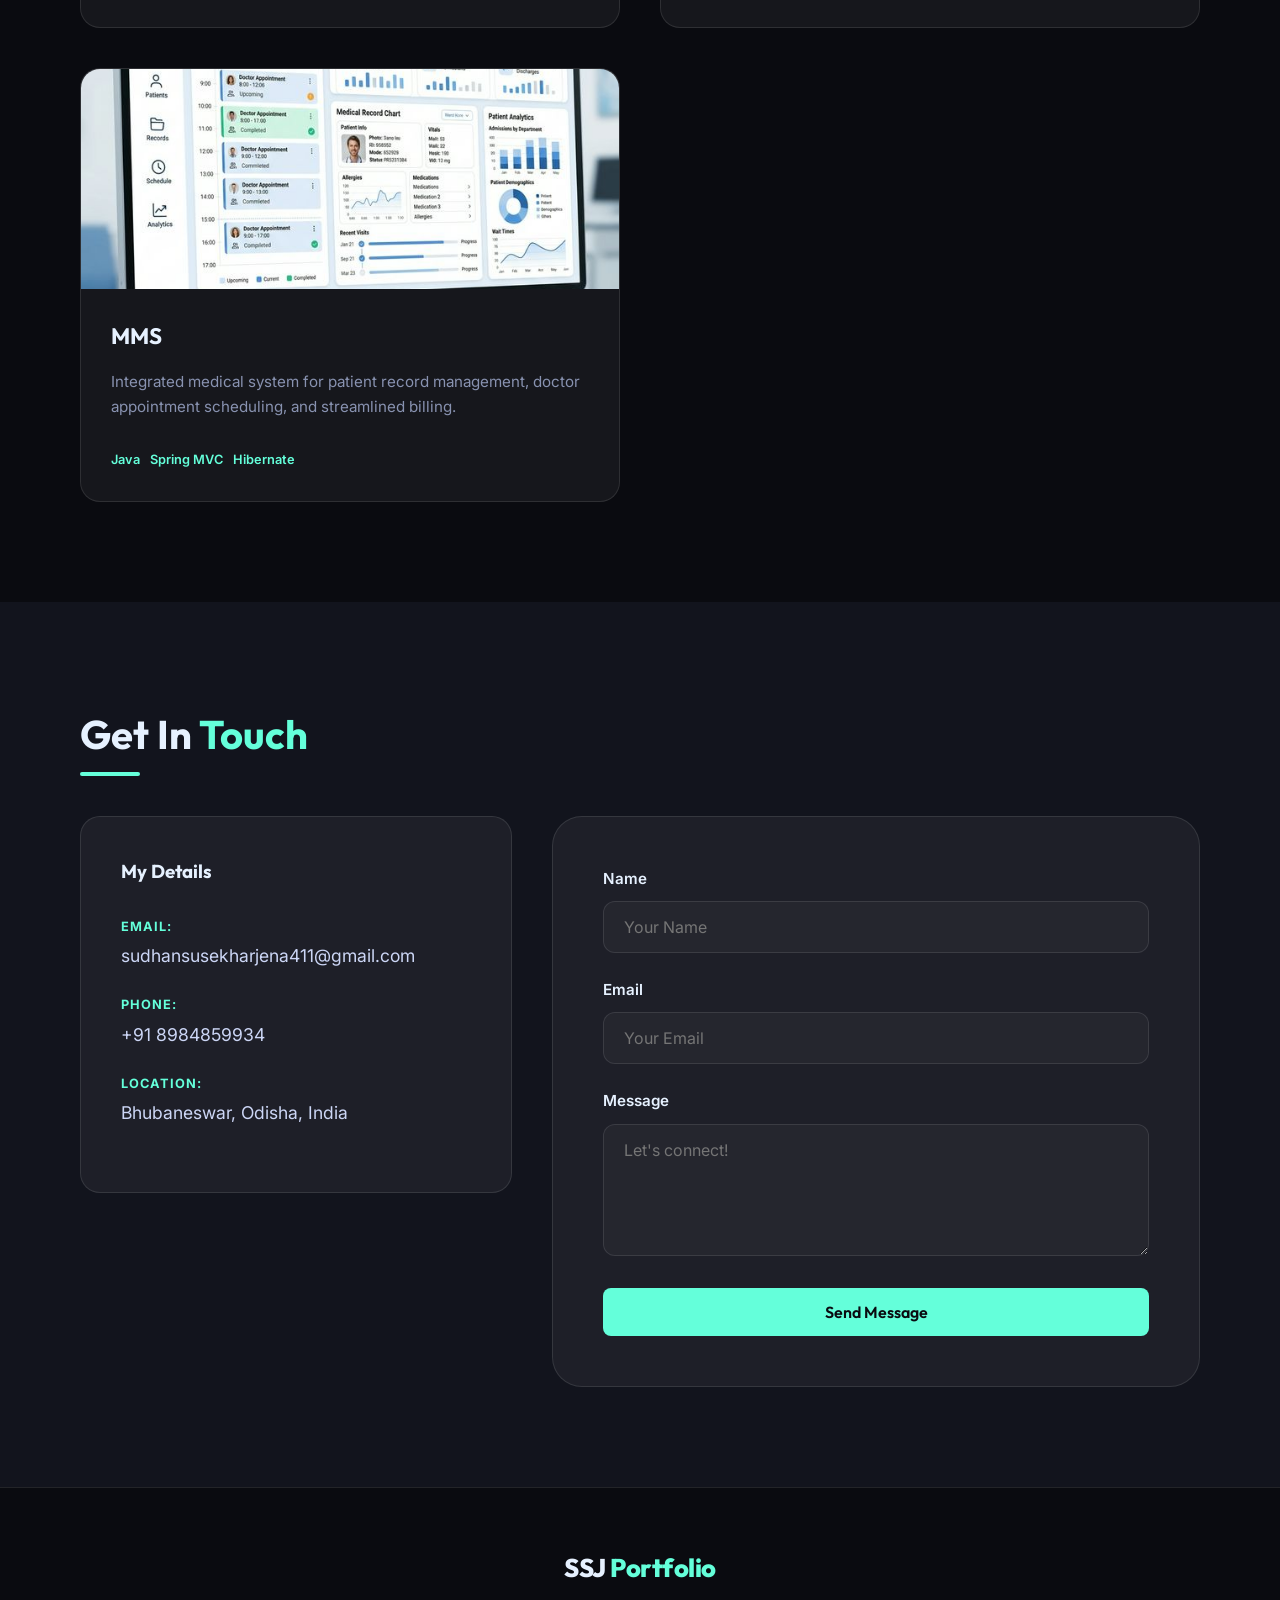
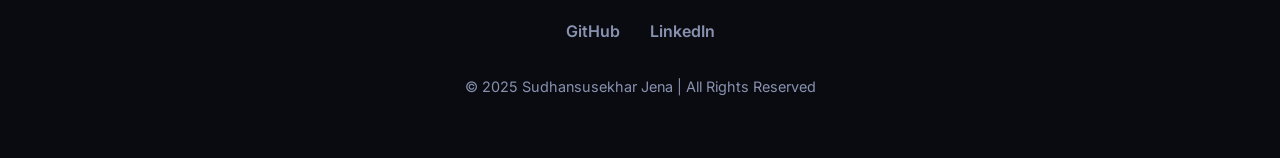
==== commit 9006489f: "Correct educational year Updated educational status from 3rd-year to 4th-year." ====
--- a/src/main/resources/static/index.html
+++ b/src/main/resources/static/index.html
@@ -51,8 +51,8 @@
             <div class="about-grid">
                 <div class="about-text">
                     <p>I am <strong>Sudhansusekhar Jena</strong>, a Computer Science undergraduate from Bhubaneswar,
-                        Odisha, with a deep passion for <strong>Java Full Stack Development</strong>. Currently a
-                        3rd-year B.Tech CSE student at GIET, Khorda, I specialize in building user-friendly applications
+                        Odisha, with a deep passion for <strong>Java Full Stack Development</strong>. Currently
+                        4th-year B.Tech CSE student at GIET, Khorda, I specialize in building user-friendly applications
                         and solving real-world problems.</p>
                     <p>My journey started in Jajpur, and my curiosity for how software is made has led me to master the
                         Java ecosystem. I believe in continuous learning and turning innovative ideas into reality
@@ -261,8 +261,8 @@
             <div class="footer-content">
                 <a href="#home" class="footer-logo">SSJ<span> Portfolio</span></a>
                 <div class="social-links">
-                    <a href="https://github.com/sudhansuj" target="_blank">GitHub</a>
-                    <a href="#" target="_blank">LinkedIn</a>
+                    <a href="https://github.com/Sudhansusekhar26" target="_blank">GitHub</a>
+                    <a href="https://www.linkedin.com/in/sudhansusekhar-jena" target="_blank">LinkedIn</a>
                 </div>
                 <p>&copy; 2025 Sudhansusekhar Jena | All Rights Reserved</p>
             </div>
@@ -272,4 +272,4 @@
     <script src="script.js"></script>
 </body>
 
-</html>+</html>
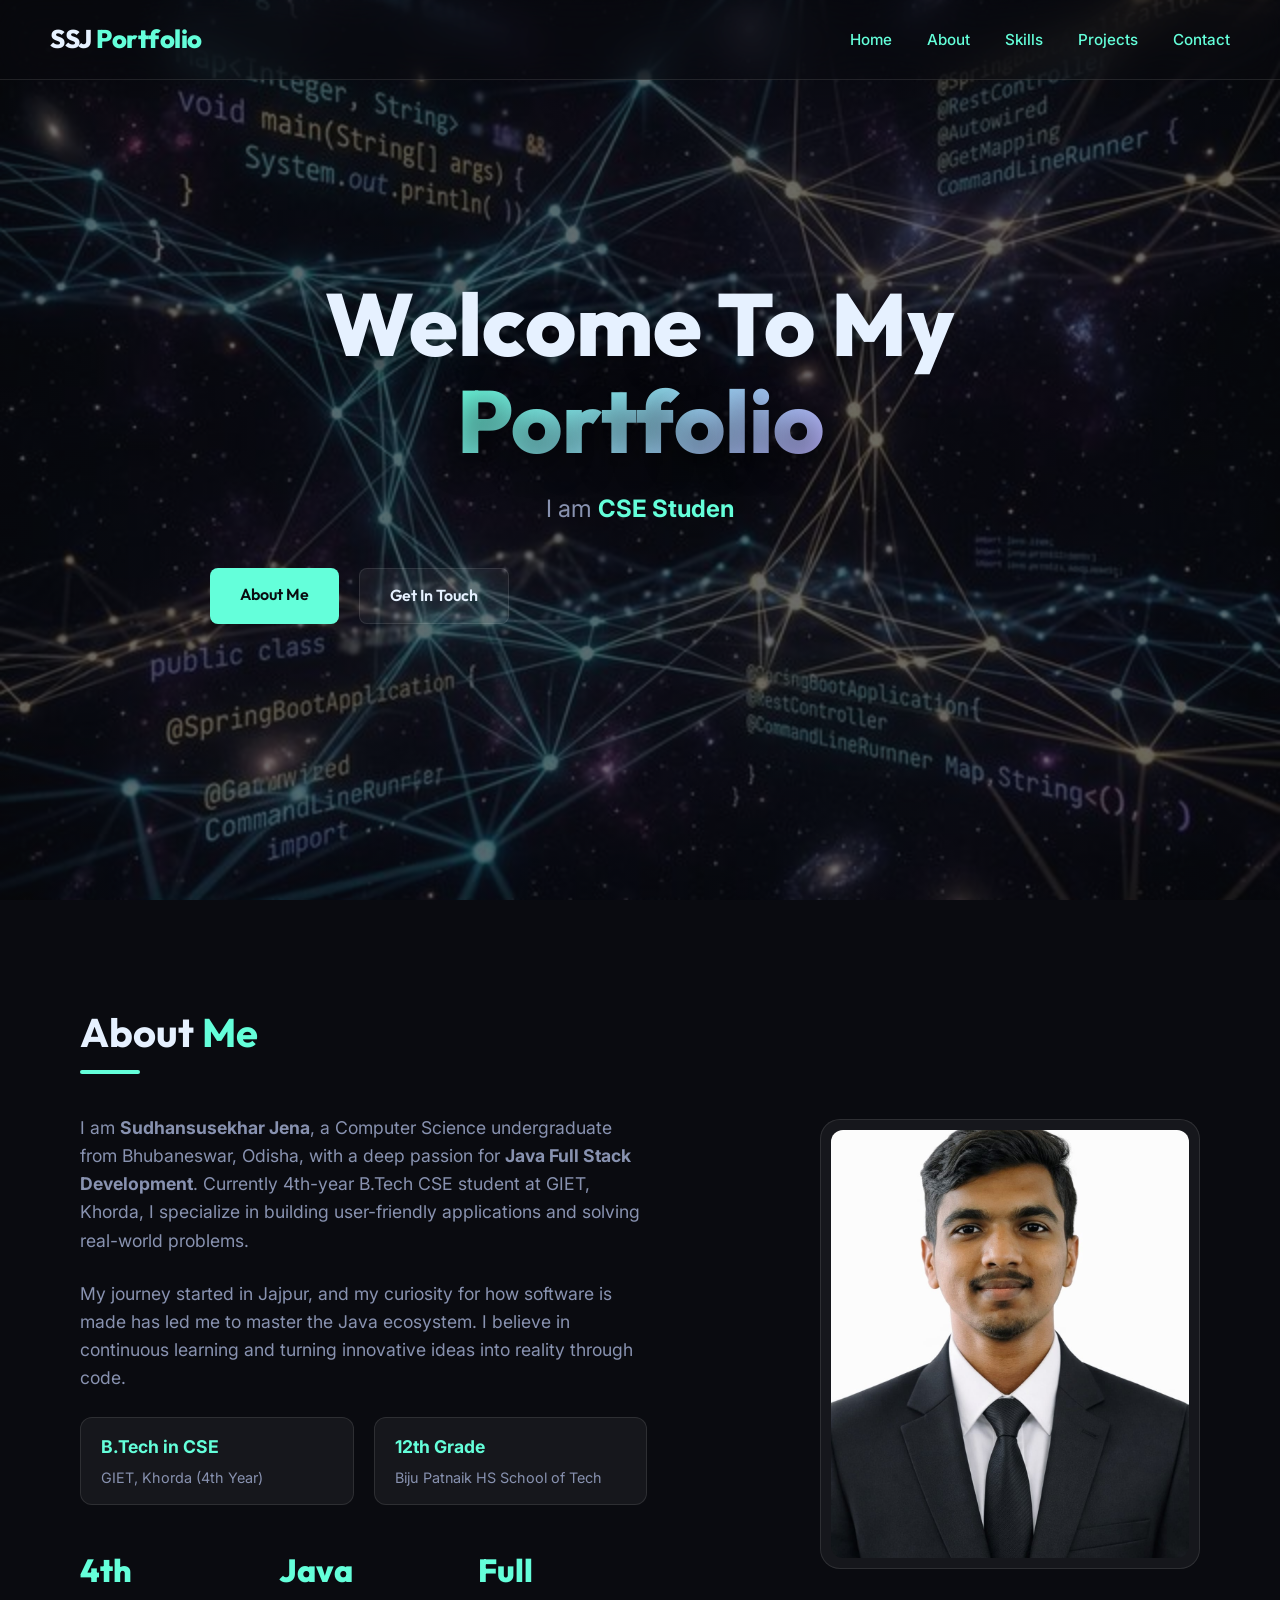
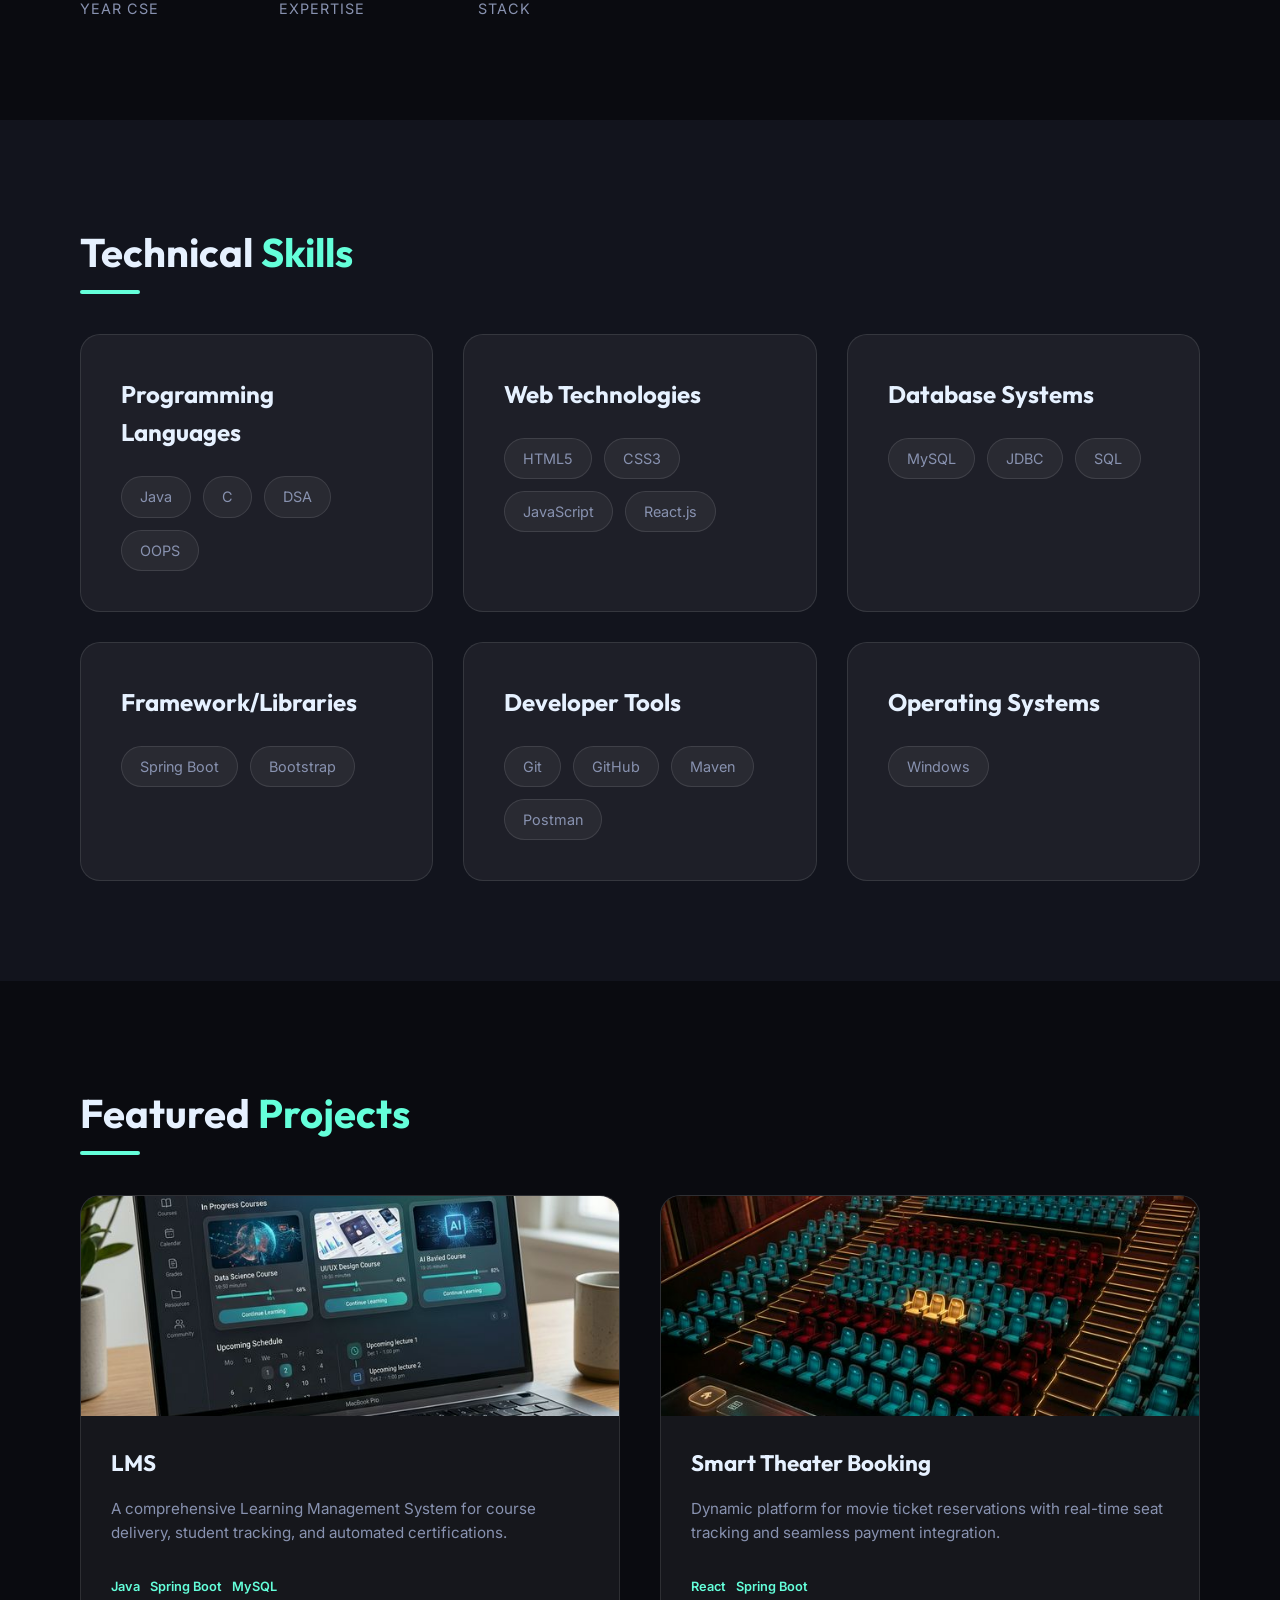
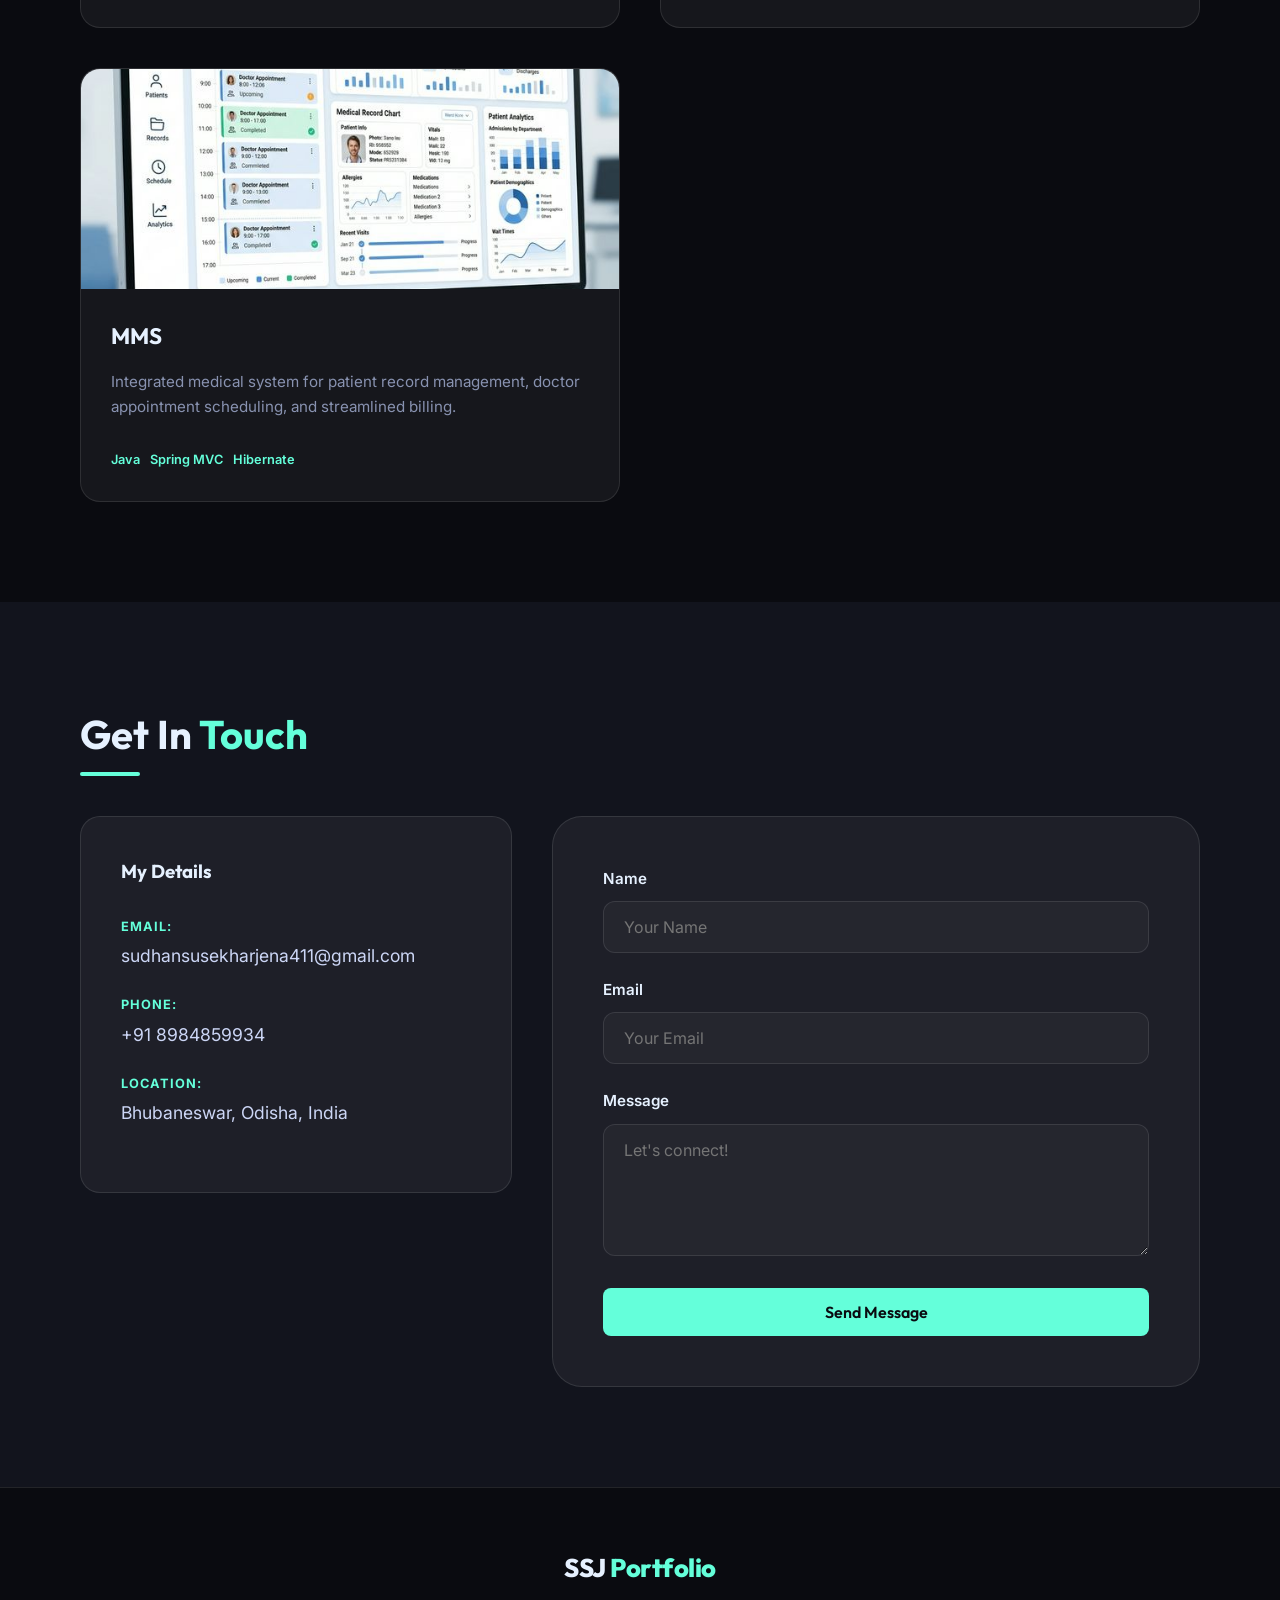
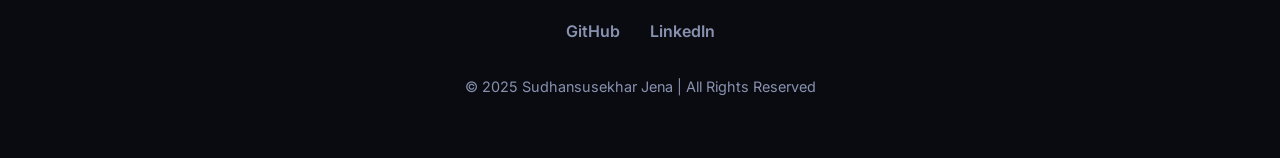
==== commit f0258407: "Correct educational year" ====
--- a/src/main/resources/static/index.html
+++ b/src/main/resources/static/index.html
@@ -61,7 +61,7 @@
                     <div class="education-grid">
                         <div class="edu-item">
                             <h4>B.Tech in CSE</h4>
-                            <p>GIET, Khorda (3rd Year)</p>
+                            <p>GIET, Khorda (4th Year)</p>
                         </div>
                         <div class="edu-item">
                             <h4>12th Grade</h4>
@@ -71,7 +71,7 @@
 
                     <div class="stat-grid">
                         <div class="stat">
-                            <span class="stat-num">3rd</span>
+                            <span class="stat-num">4th</span>
                             <span class="stat-label">Year CSE</span>
                         </div>
                         <div class="stat">
